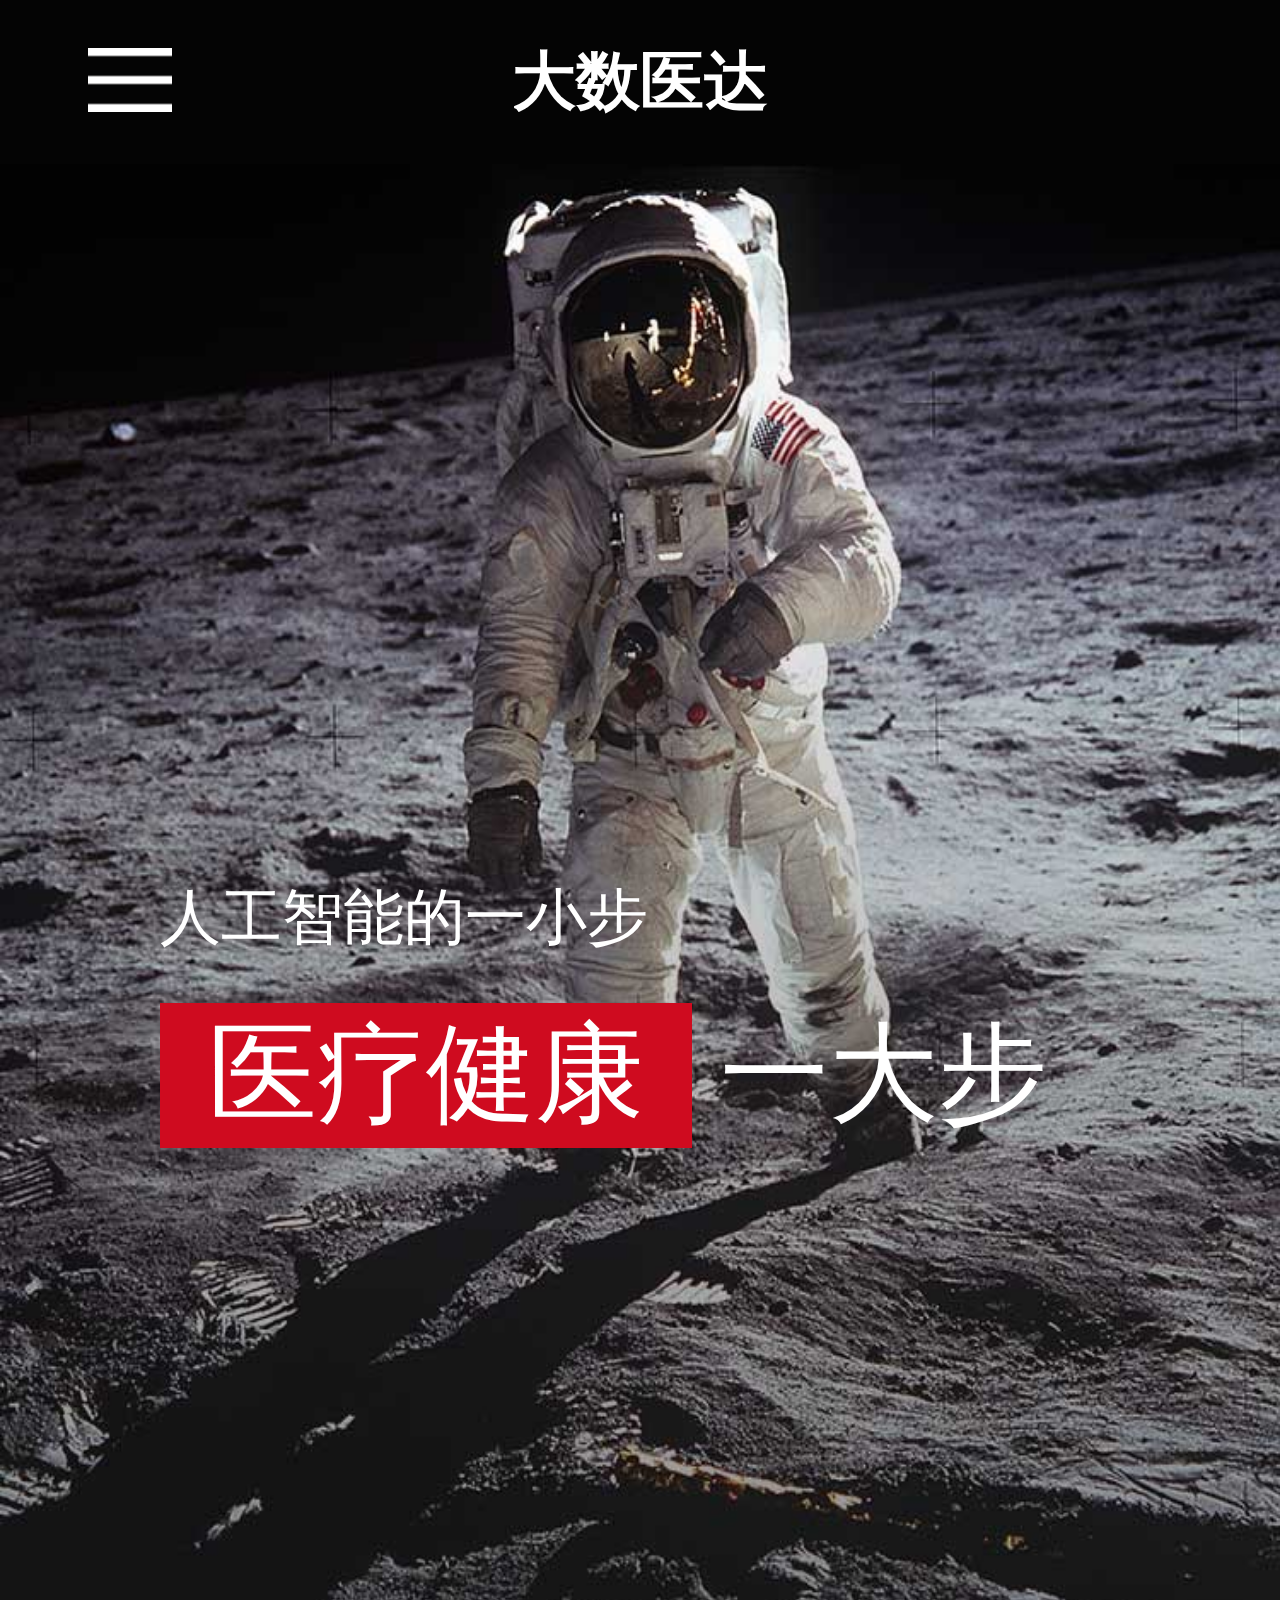
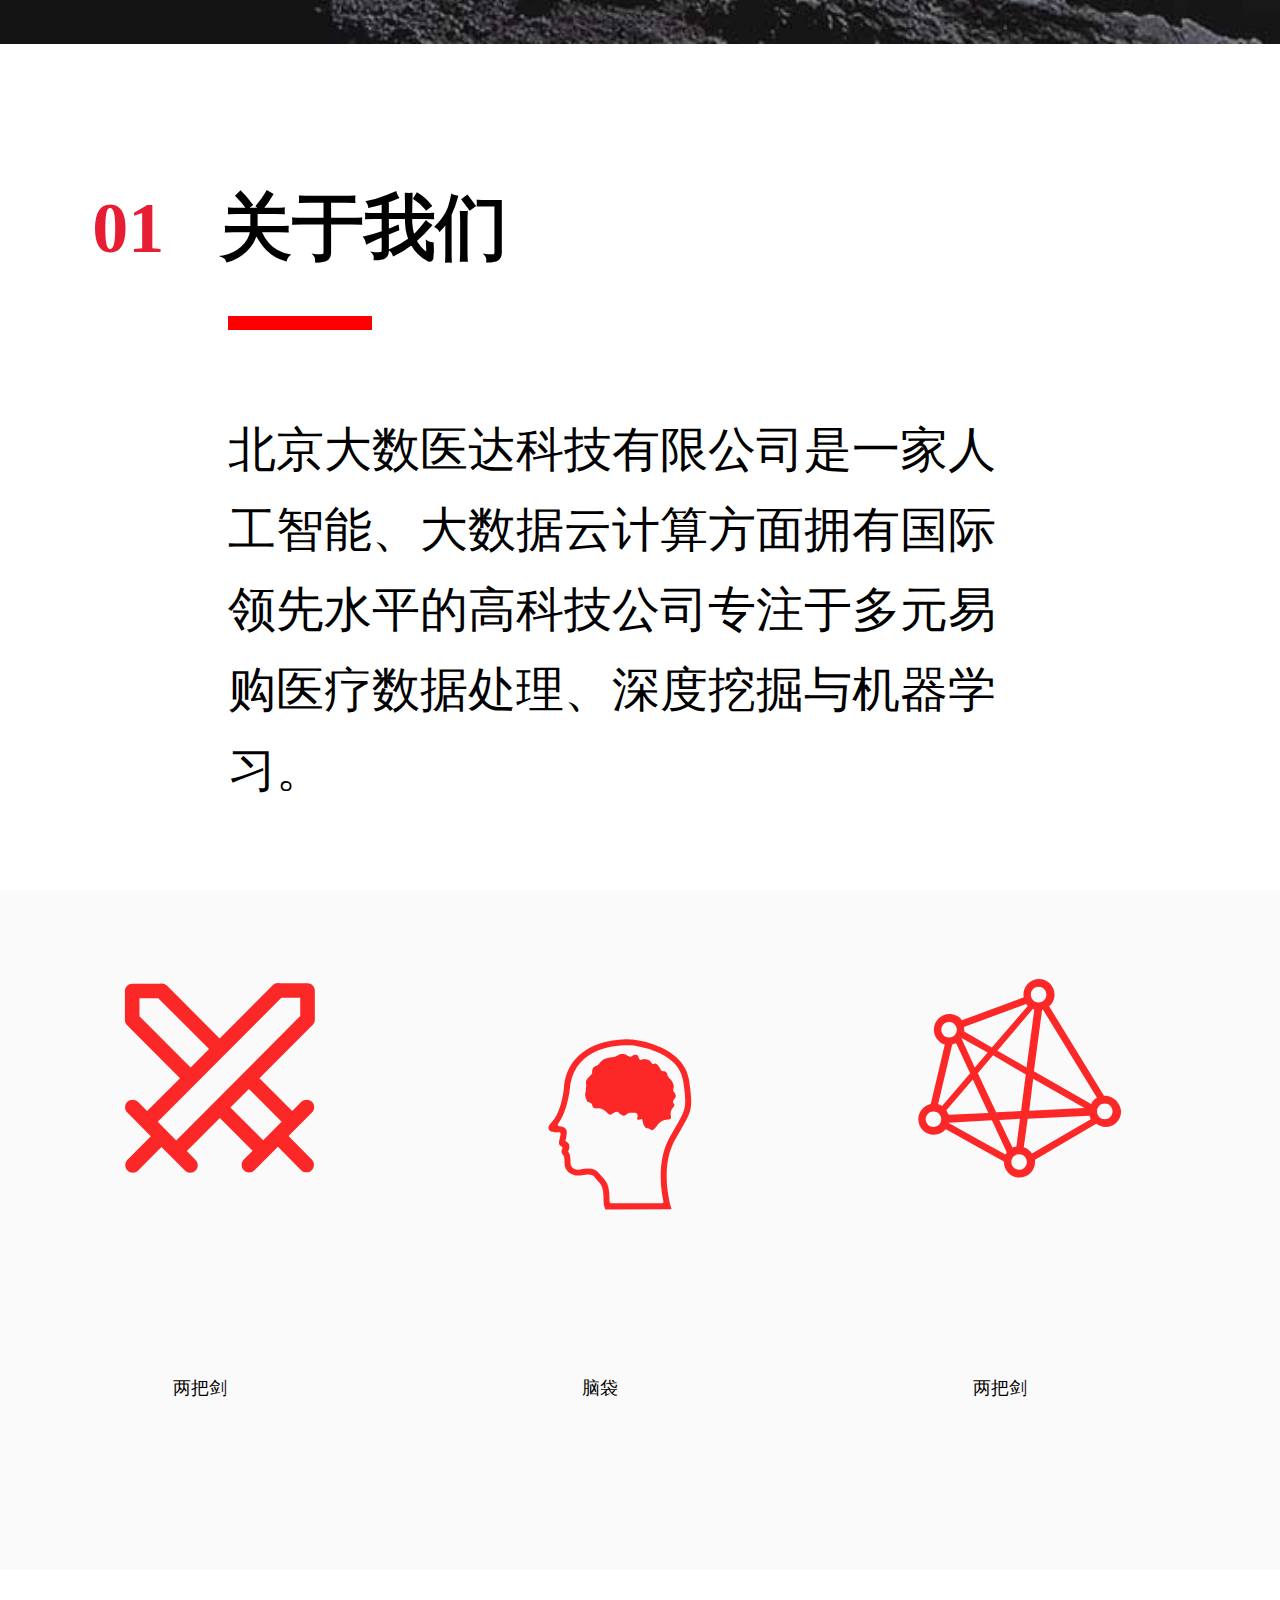
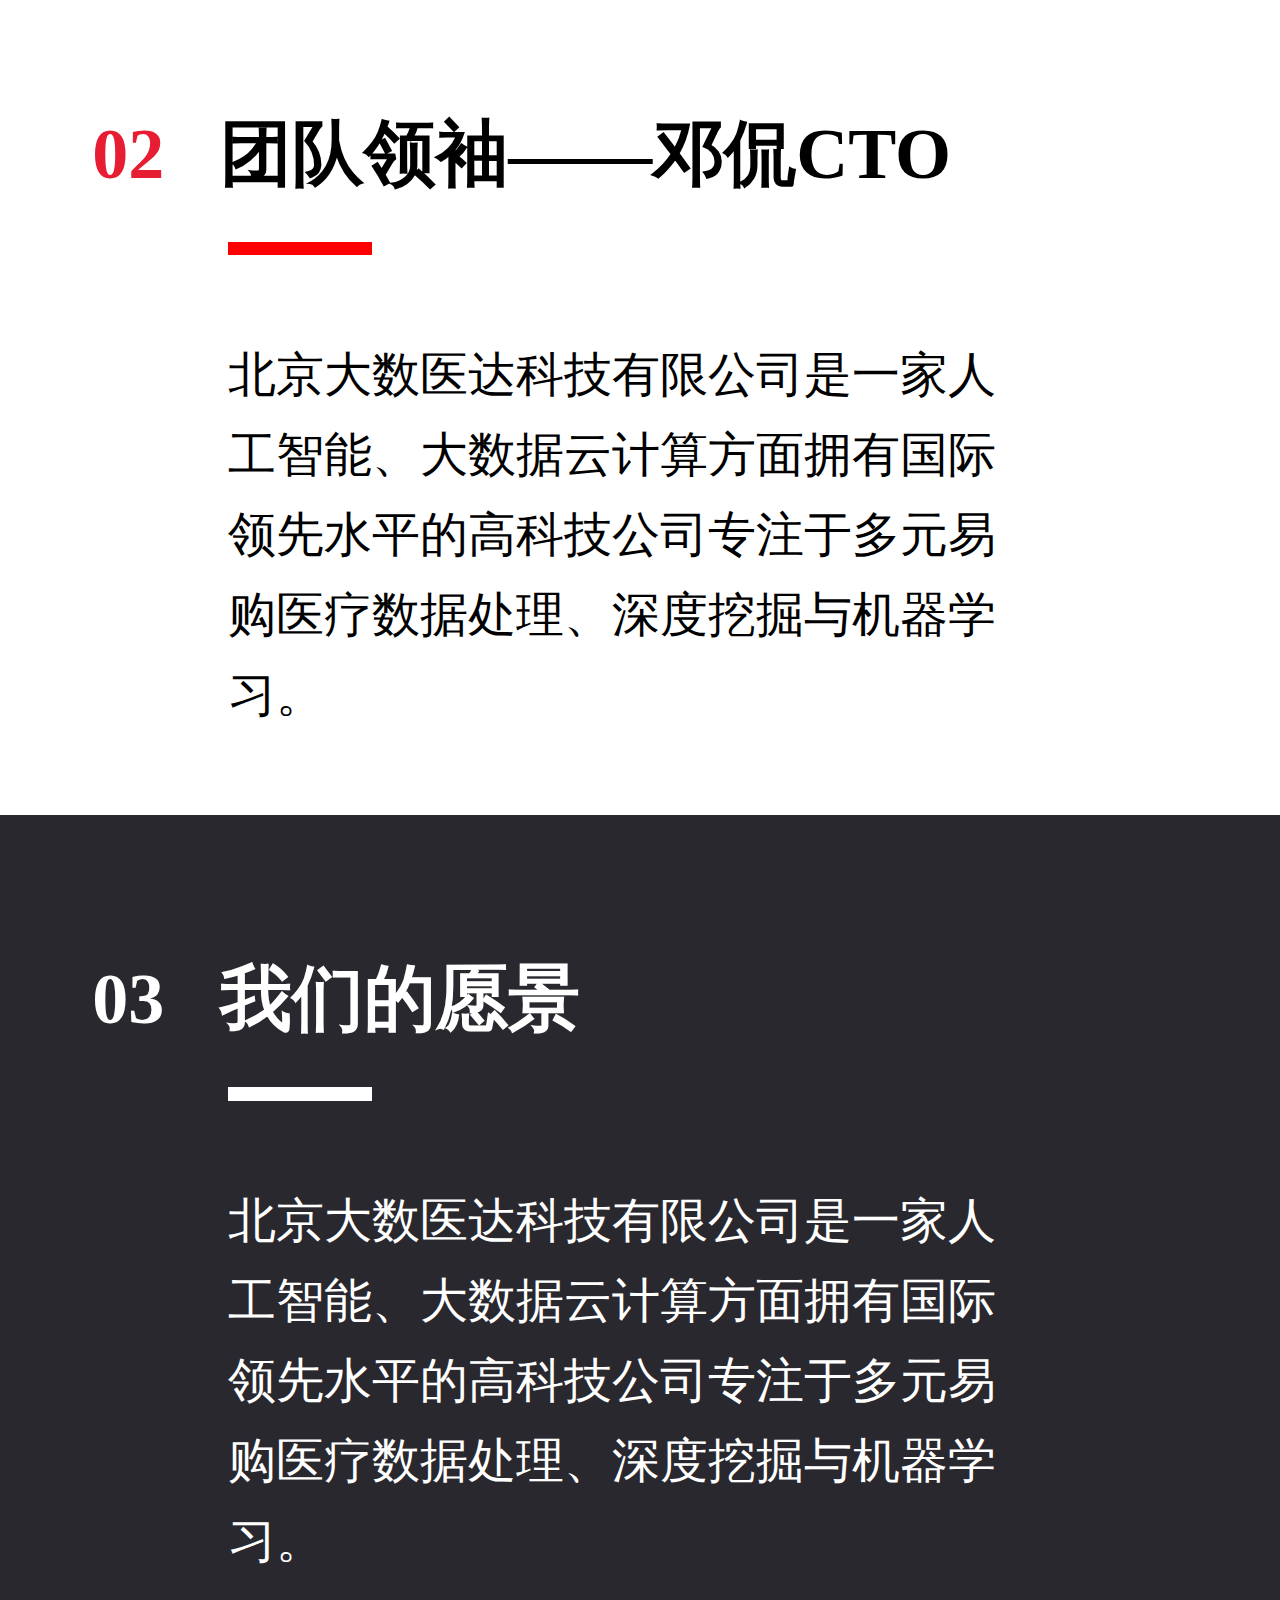
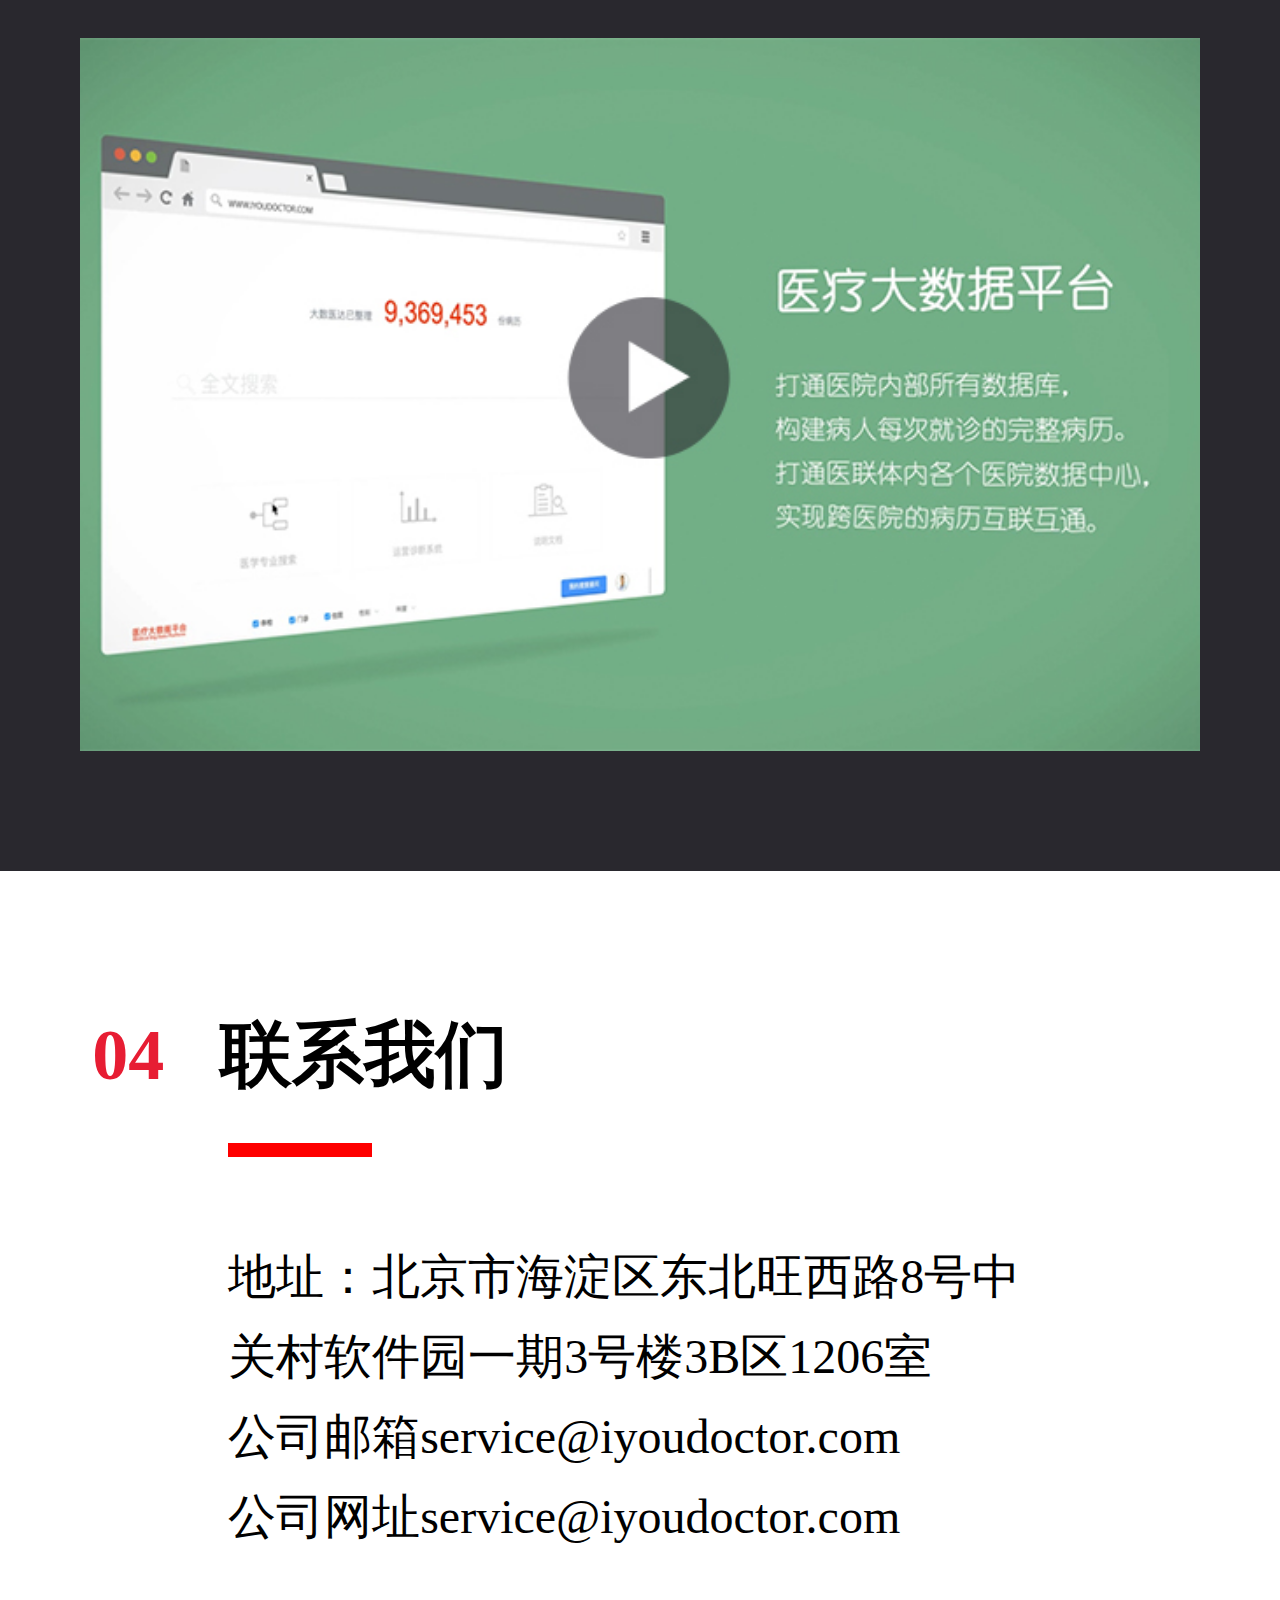
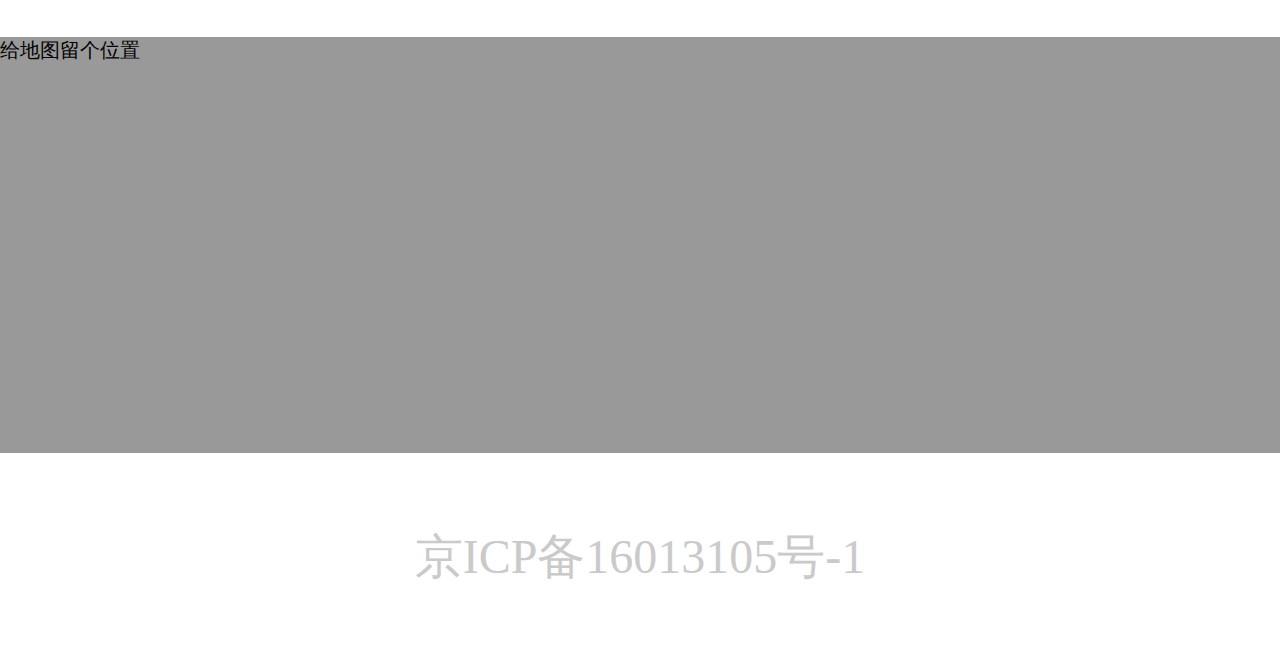
==== index.html @ 74b2034c "Add files via upload" ====
<!DOCTYPE html>
<html lang="en">
<head>
    <meta charset="UTF-8">
    <meta name="viewport"
          content="width=device-width, user-scalable=no, initial-scale=1.0, maximum-scale=1.0, minimum-scale=1.0">
    <title>大数医达</title>
    <link rel="stylesheet" href="css/main.css">
    <link rel="stylesheet" href="css/swiper.min.css">

    <script src="js/swiper.min.js"></script>
    <script src="js/zepto.min.js"></script>
    <script type="text/javascript"
            src="http://api.map.baidu.com/api?v=2.0&ak=M1TLtBBYdlr2bZBr1sGDorgEDssOQtTE"></script>
</head>
<body>
<header class="header">
    <div class="nav"></div>
    <h1>大数医达</h1>
</header>
<section>
    <div class="banner">
        <img src="img/banner.jpg" alt="">
        <div class="tit">
            <p class="up">人工智能的一小步</p>
            <p class="down">
                <span class="bgr">医疗健康</span>
                <span>一大步</span>
            </p>
        </div>
    </div>
    <div class="about blo">
        <div class="info">
            <h3><span class="num">01</span><span class="tit">关于我们</span></h3>
            <div class="spa"></div>
            <p>北京大数医达科技有限公司是一家人工智能、大数据云计算方面拥有国际领先水平的高科技公司专注于多元易购医疗数据处理、深度挖掘与机器学习。</p>
        </div>

    </div>
    <div class="swiper-container">
        <div class="swiper-wrapper" id="md">
            <div class="swiper-slide">
                <div><img src="img/acs.svg" alt=""></div>
                <p>两把剑</p>
            </div>
            <div class="swiper-slide">
                <div><img src="img/ais.svg" alt="" class="ais"></div>
                <p>脑袋</p>
            </div>
            <div class="swiper-slide">
                <div><img src="img/bigData.svg" alt=""></div>
                <p>两把剑</p>
            </div>
            <div class="swiper-slide">
                <div><img src="img/cloud.svg" alt=""></div>
                <p>两把剑</p>
            </div>
            <div class="swiper-slide">
                <div><img src="img/elite.svg" alt=""></div>
                <p>两把剑</p>
            </div>
            <div class="swiper-slide">
                <div><img src="img/leading.svg" alt="" class="leading"></div>
                <p>奖杯思密达</p>
            </div>
            <div class="swiper-slide">
                <div><img src="img/medical.svg" alt=""></div>
                <p>两把剑</p>
            </div>
        </div>
        <!-- Add Scrollbar -->
        <div class="swiper-scrollbar"></div>
    </div>
    <div class="leader blo">
        <div class="info">
            <h3><span class="num">02</span><span class="tit">团队领袖——邓侃CTO</span></h3>
            <div class="spa"></div>
            <p>北京大数医达科技有限公司是一家人工智能、大数据云计算方面拥有国际领先水平的高科技公司专注于多元易购医疗数据处理、深度挖掘与机器学习。</p>
        </div>

    </div>
    <div class="wish blo">
        <div class="info">
            <h3><span class="num">03</span><span class="tit">我们的愿景</span></h3>
            <div class="spa"></div>
            <p>北京大数医达科技有限公司是一家人工智能、大数据云计算方面拥有国际领先水平的高科技公司专注于多元易购医疗数据处理、深度挖掘与机器学习。</p>
        </div>
        <video poster="img/poster.png">
            <source src="video/hd.mp4">
        </video>
    </div>
    <div class="call blo" id="call">
        <div class="info">

            <h3><span class="num">04</span><span class="tit">联系我们</span></h3>
            <div class="spa"></div>
            <p>地址：北京市海淀区东北旺西路8号中 关村软件园一期3号楼3B区1206室</p>
            <p>公司邮箱service@iyoudoctor.com </p>
            <p>公司网址service@iyoudoctor.com </p>
        </div>
    </div>
</section>

<div class="pop">
    <div class="p-header">
        <div class="close"></div>
        <h1>大数医达</h1>
    </div>
    <div class="bg"></div>

    <ul id="menu">
        <li>
            <a href="#">首页</a>
            <hr>
        </li>
        <li>
            <a href="pro_intro.html">产品介绍</a>
            <hr>
        </li>
        <li>
            <a href="index.html #call">联系我们</a>

        </li>

    </ul>
</div>
<div class="map" id="map">
    给地图留个位置
</div>
<footer>京ICP备16013105号-1</footer>
</body>
<script src="js/index.js"></script>
</html>
---- css/main.css ----
* {
    margin: 0;
    padding: 0;
    list-style: none;
    font-family: '微软雅黑';
}

html,
body {
    height: 100%;
    font-size: 20px;
}

header {
    height: 2.05rem;
    width: 100%;
    background: #040404;
    position: relative;
}

header .nav {
    height: 0.8rem;
    width: 1.05rem;
    background: url("../img/icon1.png") no-repeat;
    -webkit-background-size: cover;
    background-size: cover;
    ;
    position: absolute;
    left: 1.1rem;
    top: 0.597rem;
}

header h1 {
    font-size: 0.8rem;
    text-align: center;
    line-height: 2.05rem;
    color: #fff;
}

section .banner {
    width: 100%;
    height: 18.5rem;
    position: relative;
}

section .banner img {
    width: 100%;
    height: 100%;
}

section .banner .tit {
    position: absolute;
    left: 2rem;
    bottom: 7rem;
    color: #fff;
    height: 3.14rem;
}

section .banner .tit .up {
    font-size: 0.768rem;
    line-height: 2.1rem;
}

section .banner .tit .down {
    font-size: 1.365rem;
}

section .banner .tit .down .bgr {
    text-align: center;
    line-height: 1.81rem;
    font-size: 1.365rem;
    display: inline-block;
    width: 6.656rem;
    background: #cf0b1f;
}

section .blo {
    padding: 1.7rem 3rem 1rem 1.152rem;
}

section .blo .spa {
    height: 0.17rem;
    width: 1.8rem;
    background: #fe0000;
    margin: 0.5rem 0 1rem 1.7rem;
}

section .wish .spa {
    background: #fff;
}

section .blo p {
    margin-left: 1.7rem;
    font-size: 0.6rem;
    line-height: 1rem;
}

section .wish {
    background: #29282e;
    position: relative;
    height: 18rem;
}

section .wish p {
    margin-left: 1.7rem;
    font-size: 0.6rem;
    line-height: 1rem;
    color: #fff;
}

section .blo h3 {
    font-size: .9rem;
}

section .blo h3 .num {
    font-size: .9rem;
    color: #e71d33;
    margin-right: 0.7rem;
}

section .wish h3 .num {
    color: #fff;
}

section .wish h3 {
    color: #fff;
}

.swiper-container {
    width: 100%;
    height: 8.5rem;
    margin: 0 auto;
    background: #fafafa;
}

body .swiper-slide {
    text-align: center;
    font-size: 18px;
    background: #fafafa;
    width: 5rem;
    /* Center slide text vertically */
    display: -webkit-box;
    display: -ms-flexbox;
    display: -webkit-flex;
    display: flex;
    -webkit-box-pack: center;
    -ms-flex-pack: center;
    -webkit-justify-content: center;
    justify-content: center;
    -webkit-box-align: center;
    -ms-flex-align: center;
    -webkit-align-items: center;
    align-items: center;
    position: relative;
}

body .swiper-slide img {
    width: 3rem;
    height: 3rem;
    position: absolute;
    top: 10%;
    left: 50%;
    margin-left: -25%;
}

body .swiper-slide p {
    position: absolute;
    text-align: center;
    bottom: 25%;
}

video {
    width: 14rem;
    position: absolute;
    bottom: 1.5rem;
    left: 50%;
    margin-left: -7rem;
}

.pop {
    width: 100%;
    height: 100%;
    position: fixed;
    left: 0;
    top: 0;
    z-index: 3;
    display: none;
}

.pop .bg {
    width: 100%;
    height: 100%;
    background: #000;
    opacity: 0.8;
}

.pop ul {
    padding-top: 2rem;
    width: 100%;
    height: 100%;
    position: absolute;
    left: 0;
    top: 0;
}

.pop ul li {
    width: 60%;
    line-height: 2rem;
    text-align: center;
    margin: 0 auto;
}

.pop ul li hr {
    background: #fff;
}

.pop ul li a {
    color: #fff;
    text-decoration: none;
    font-size: 0.8rem;
}

.pop .close {
    height: 1rem;
    width: 1.05rem;
    background: url("../img/close.png") no-repeat;
    -webkit-background-size: contain;
    background-size: contain;
    ;
    position: absolute;
    left: 1.1rem;
    top: 0.597rem;
    z-index: 11;
}

.pop .p-header {
    height: 2.05rem;
    width: 100%;
    background: #040404;
    position: relative;
}

.pop .p-header h1 {
    font-size: 0.8rem;
    text-align: center;
    line-height: 2.05rem;
    color: #fff;
}

.map {
    background: #999;
    height: 5.2rem;
    width: 100%;
}

body .swiper-slide .ais,
body .swiper-slide .leading {
    top: 5%;
    height: 5rem;
}

footer {
    font-size: 0.6rem;
    color: #cacaca;
    line-height: 2.6rem;
    text-align: center;
}
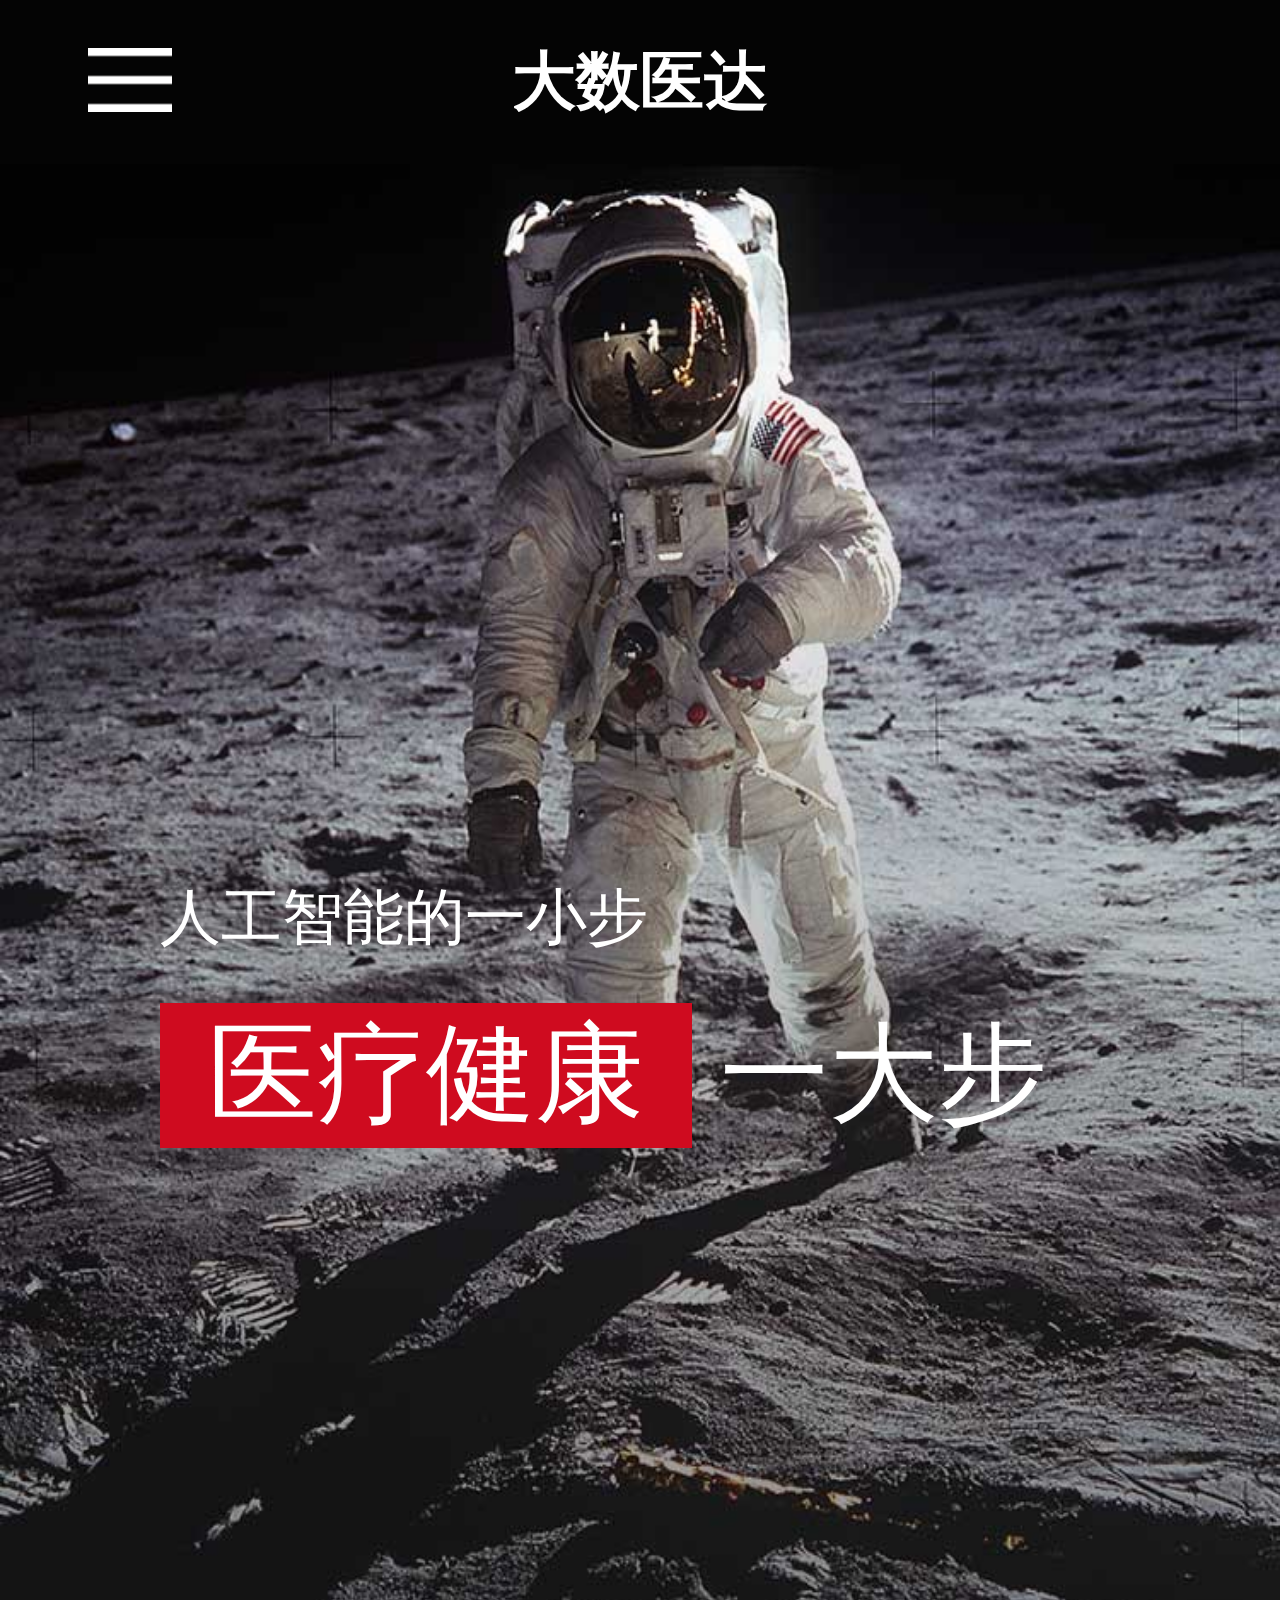
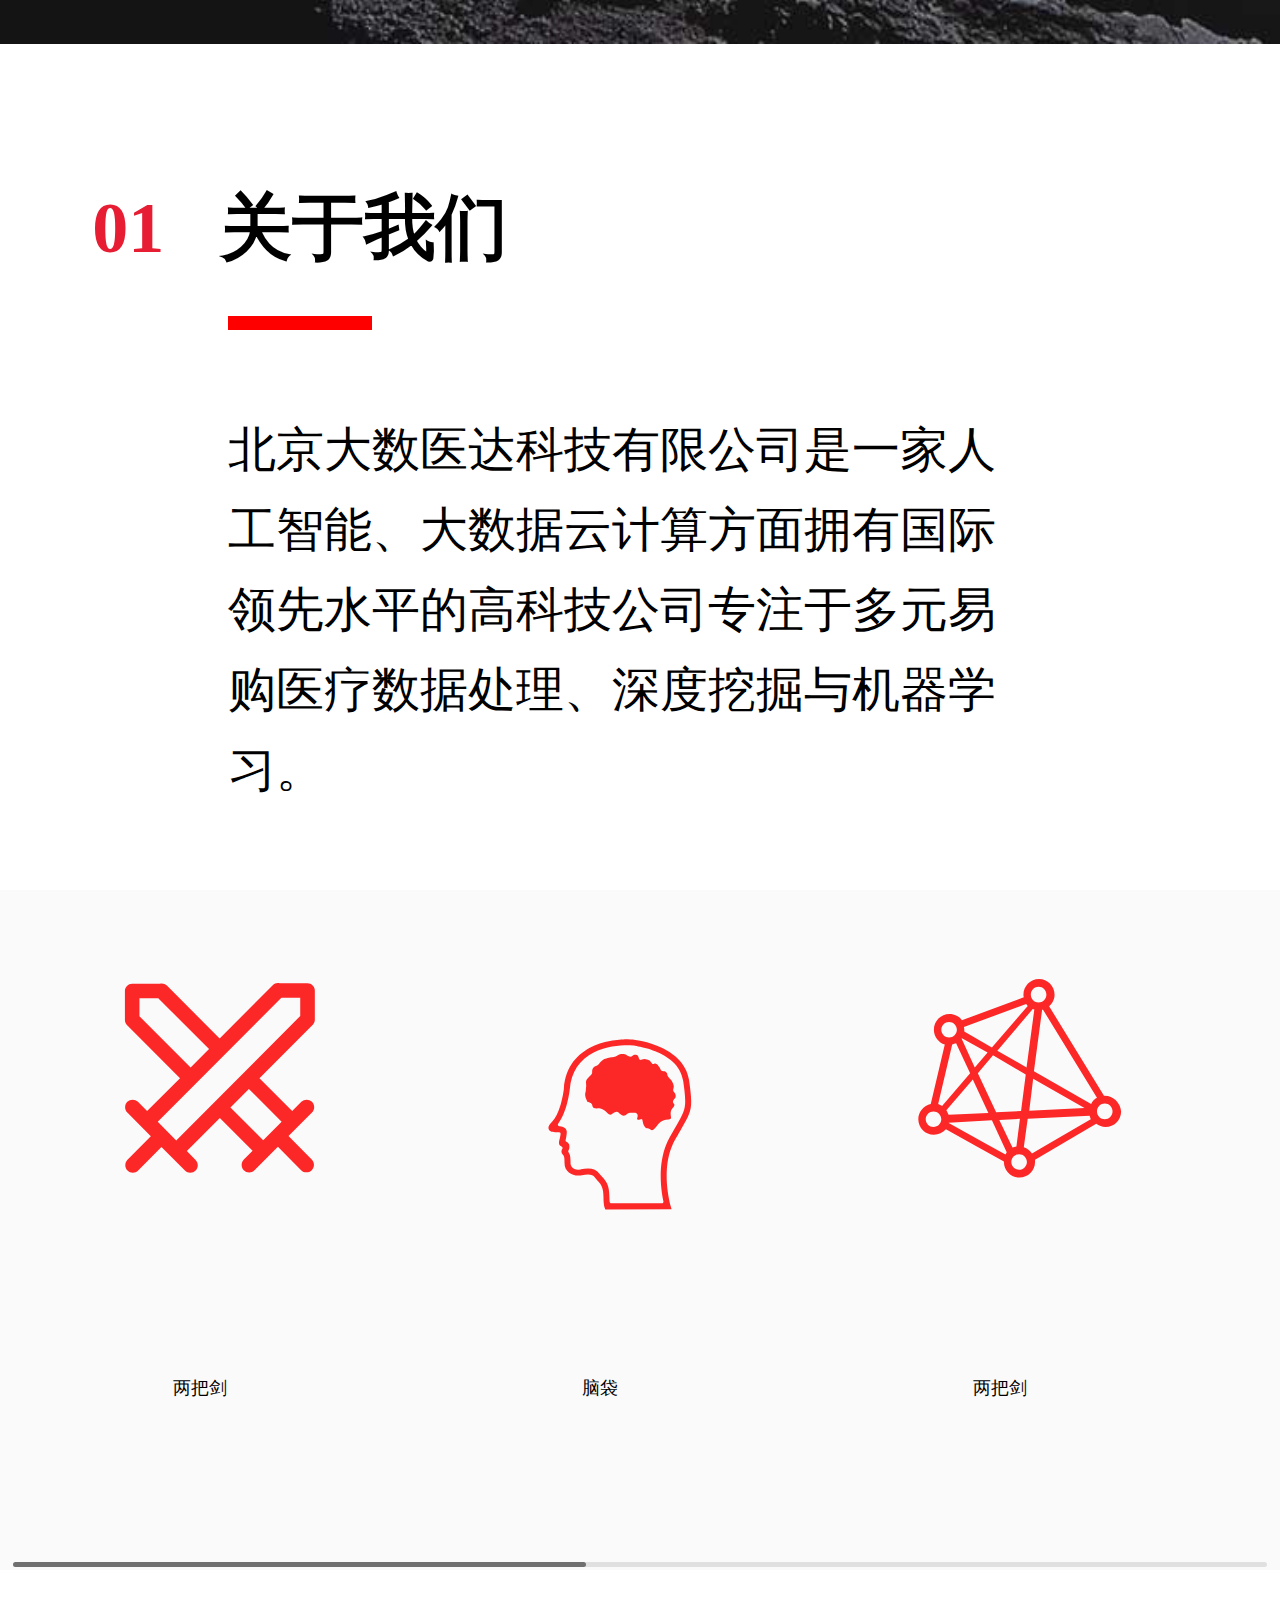
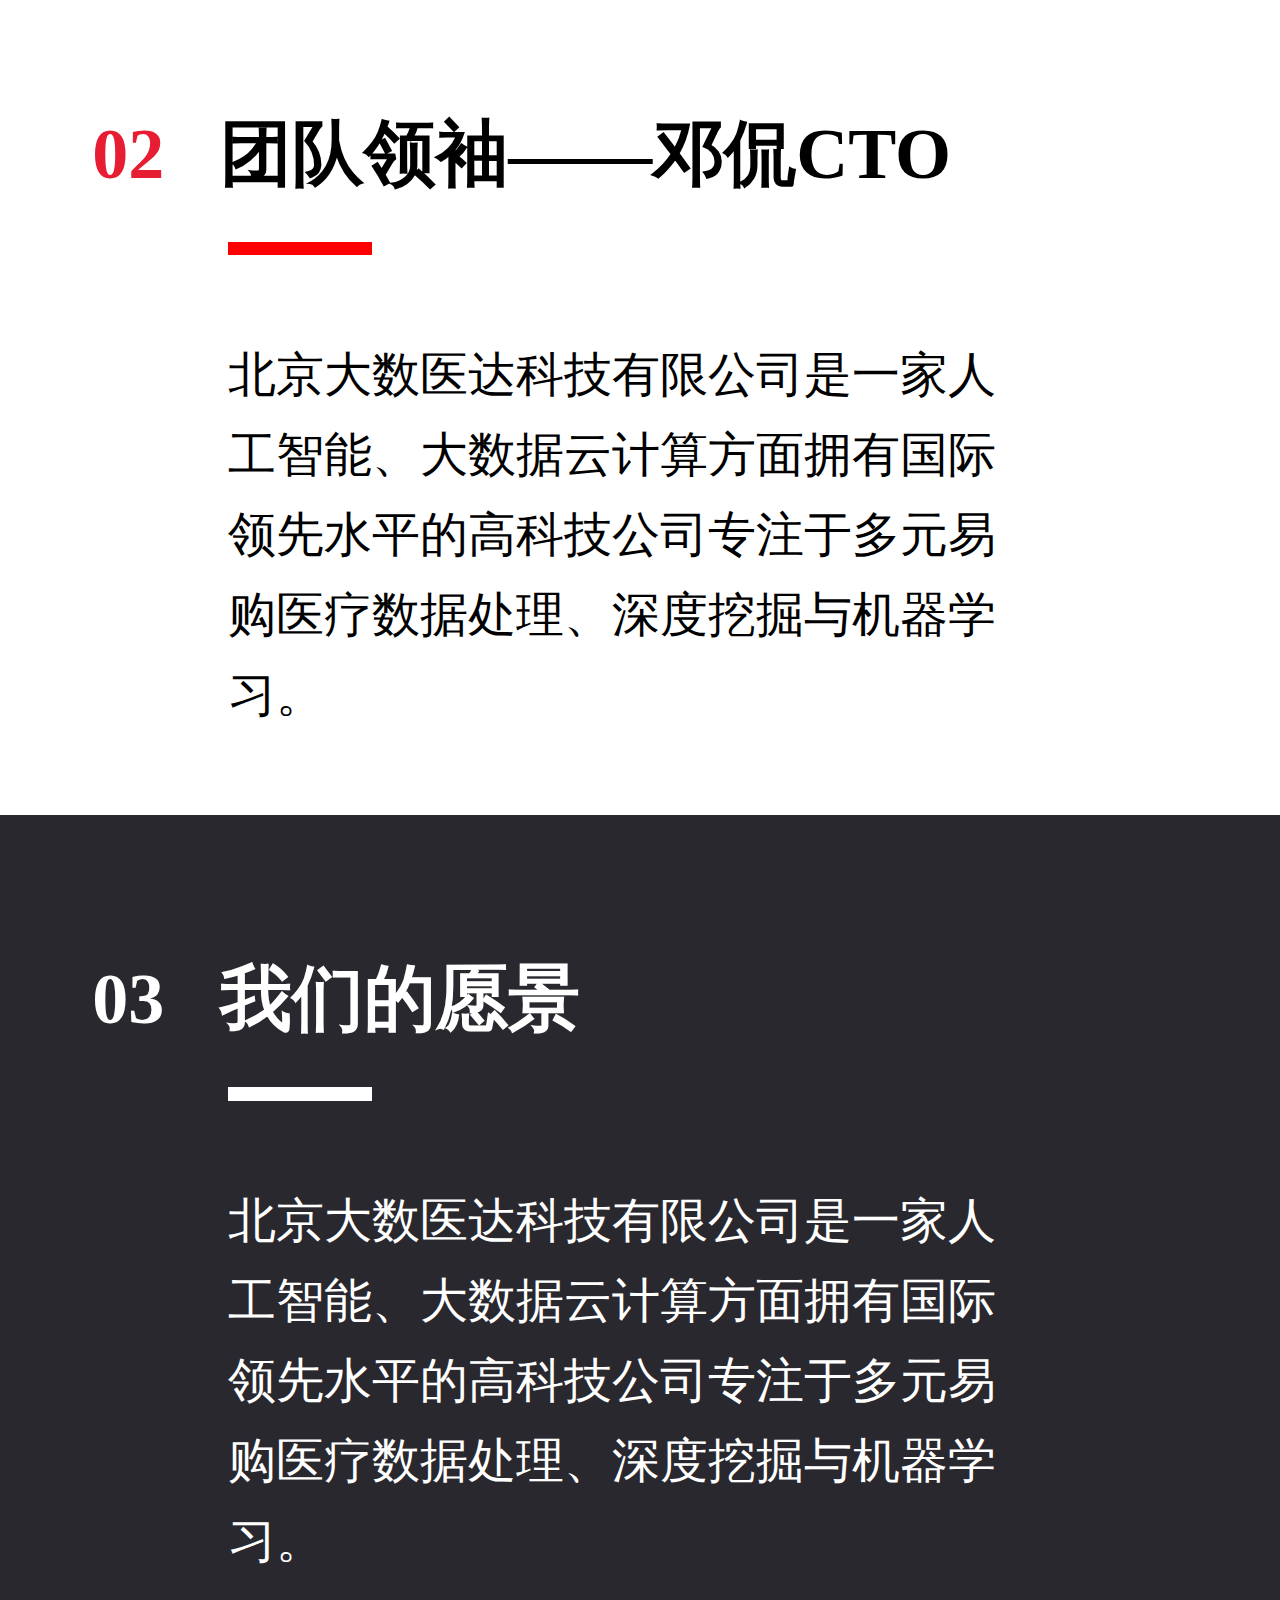
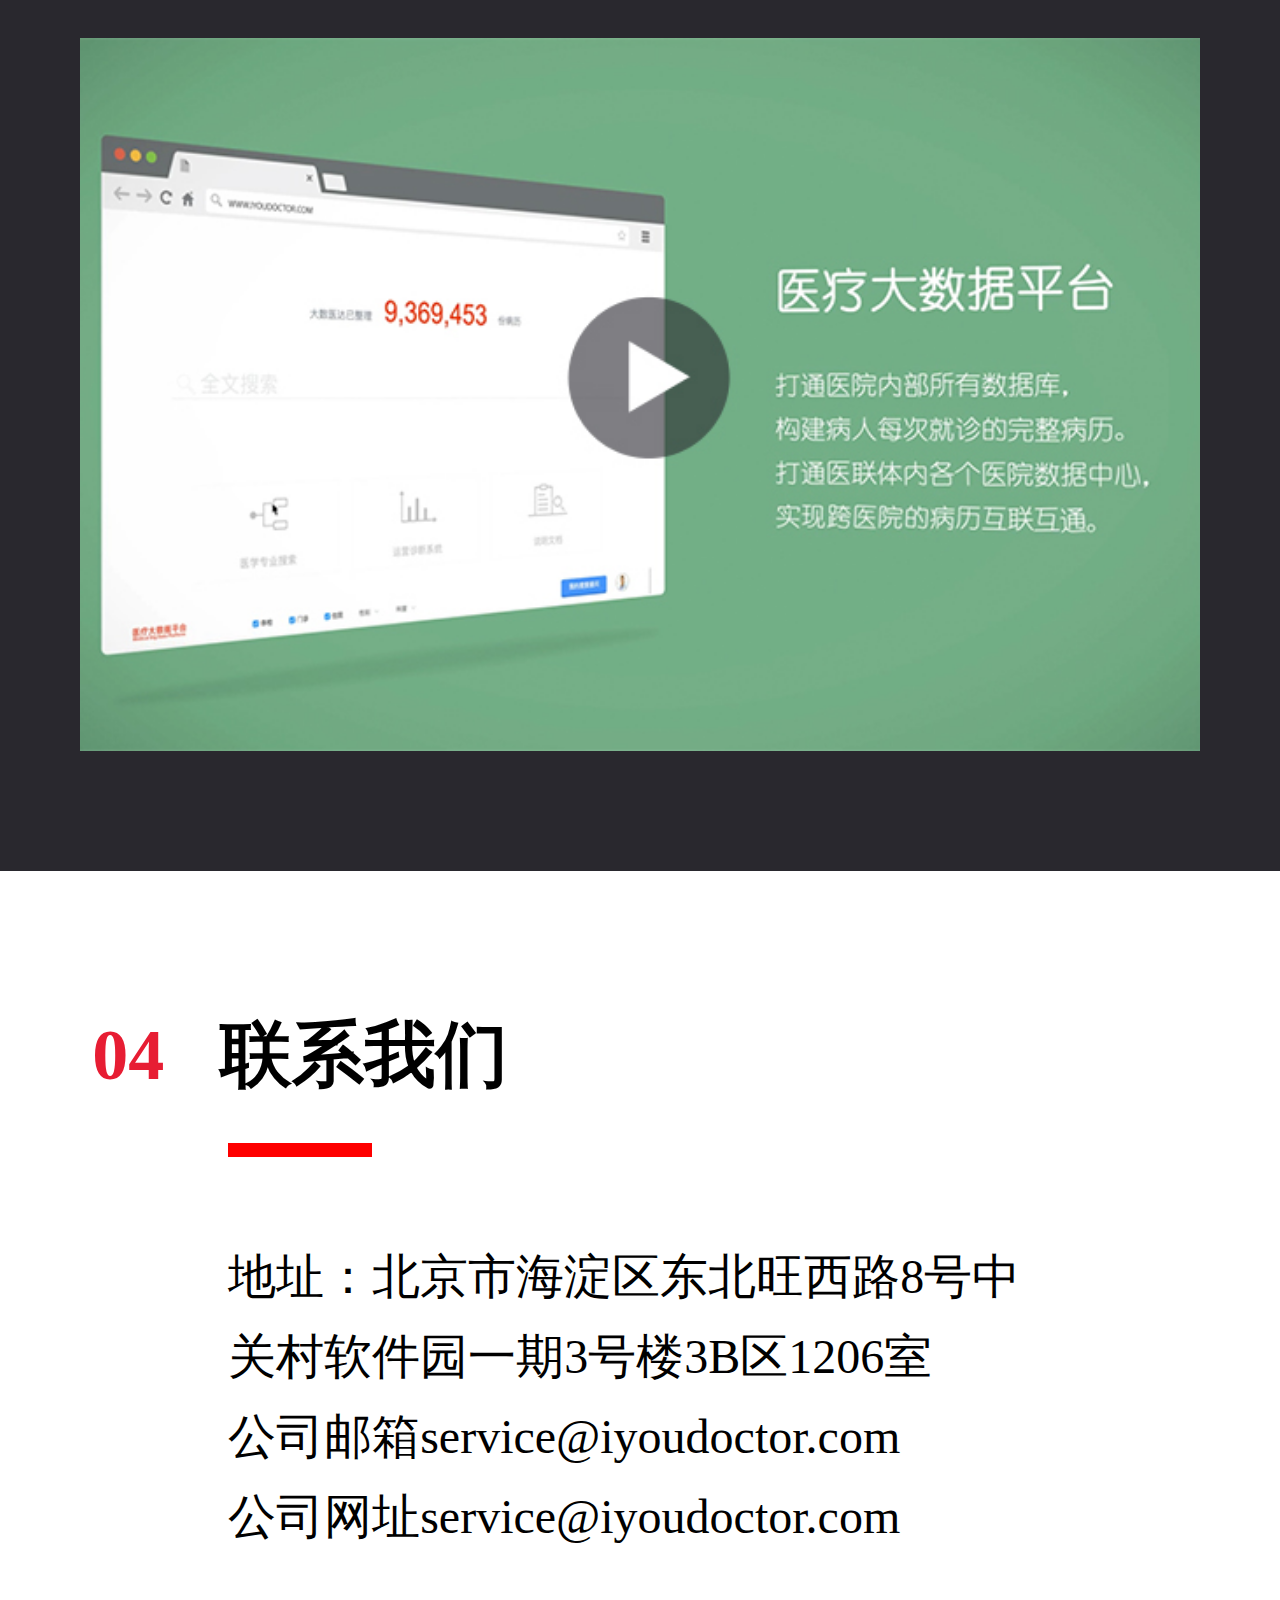
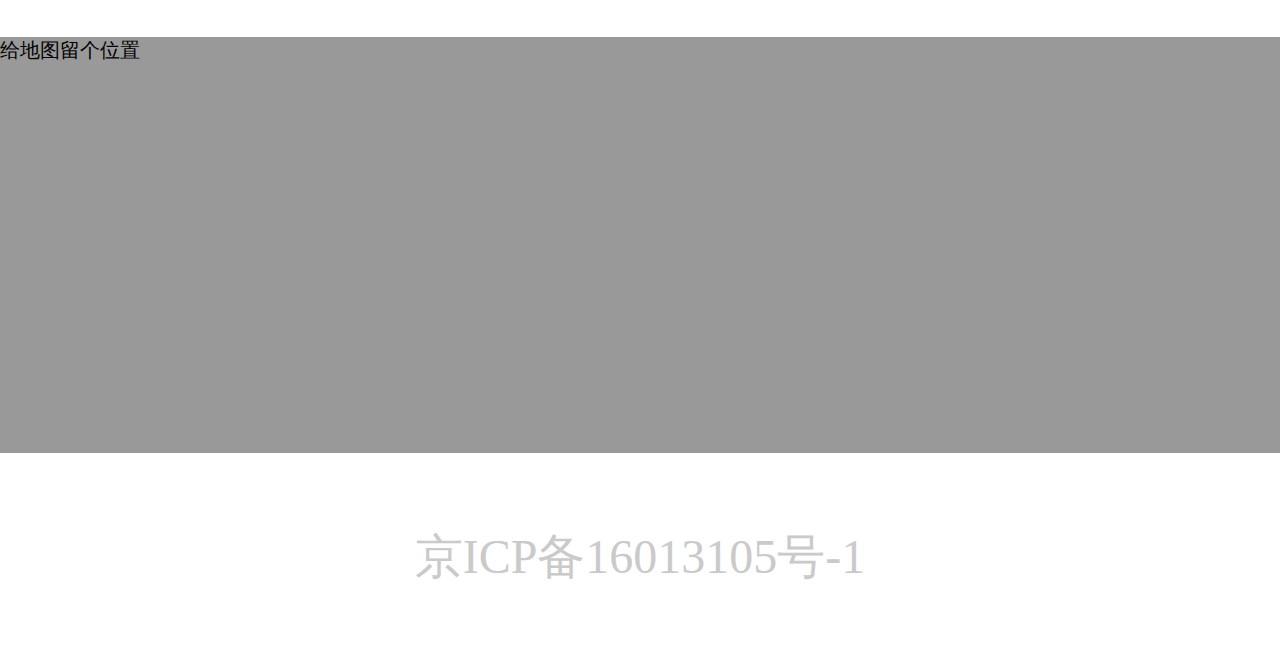
==== commit e15157ad: "Update index.html" ====
--- a/index.html
+++ b/index.html
@@ -118,7 +118,7 @@
             <hr>
         </li>
         <li>
-            <a href="index.html #call">联系我们</a>
+            <a href="#call">联系我们</a>
 
         </li>
 
@@ -130,4 +130,4 @@
 <footer>京ICP备16013105号-1</footer>
 </body>
 <script src="js/index.js"></script>
-</html>+</html>
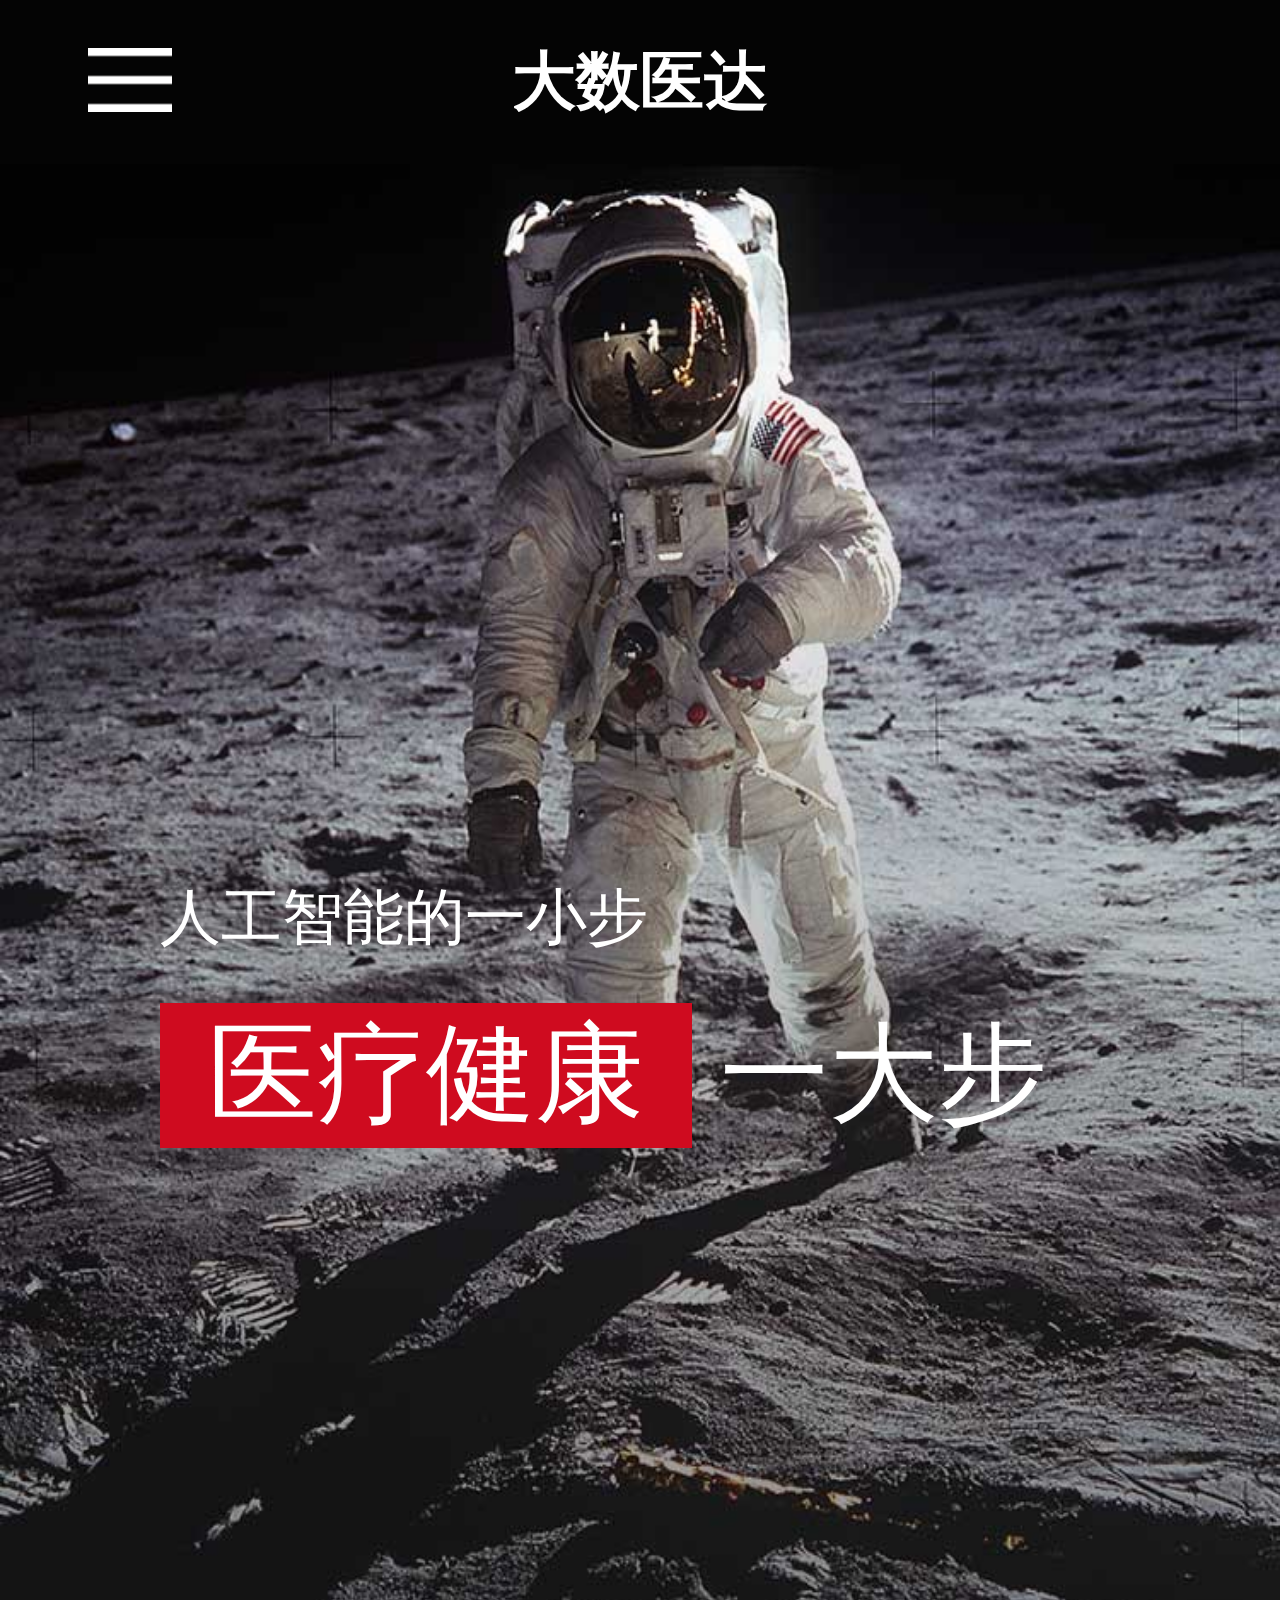
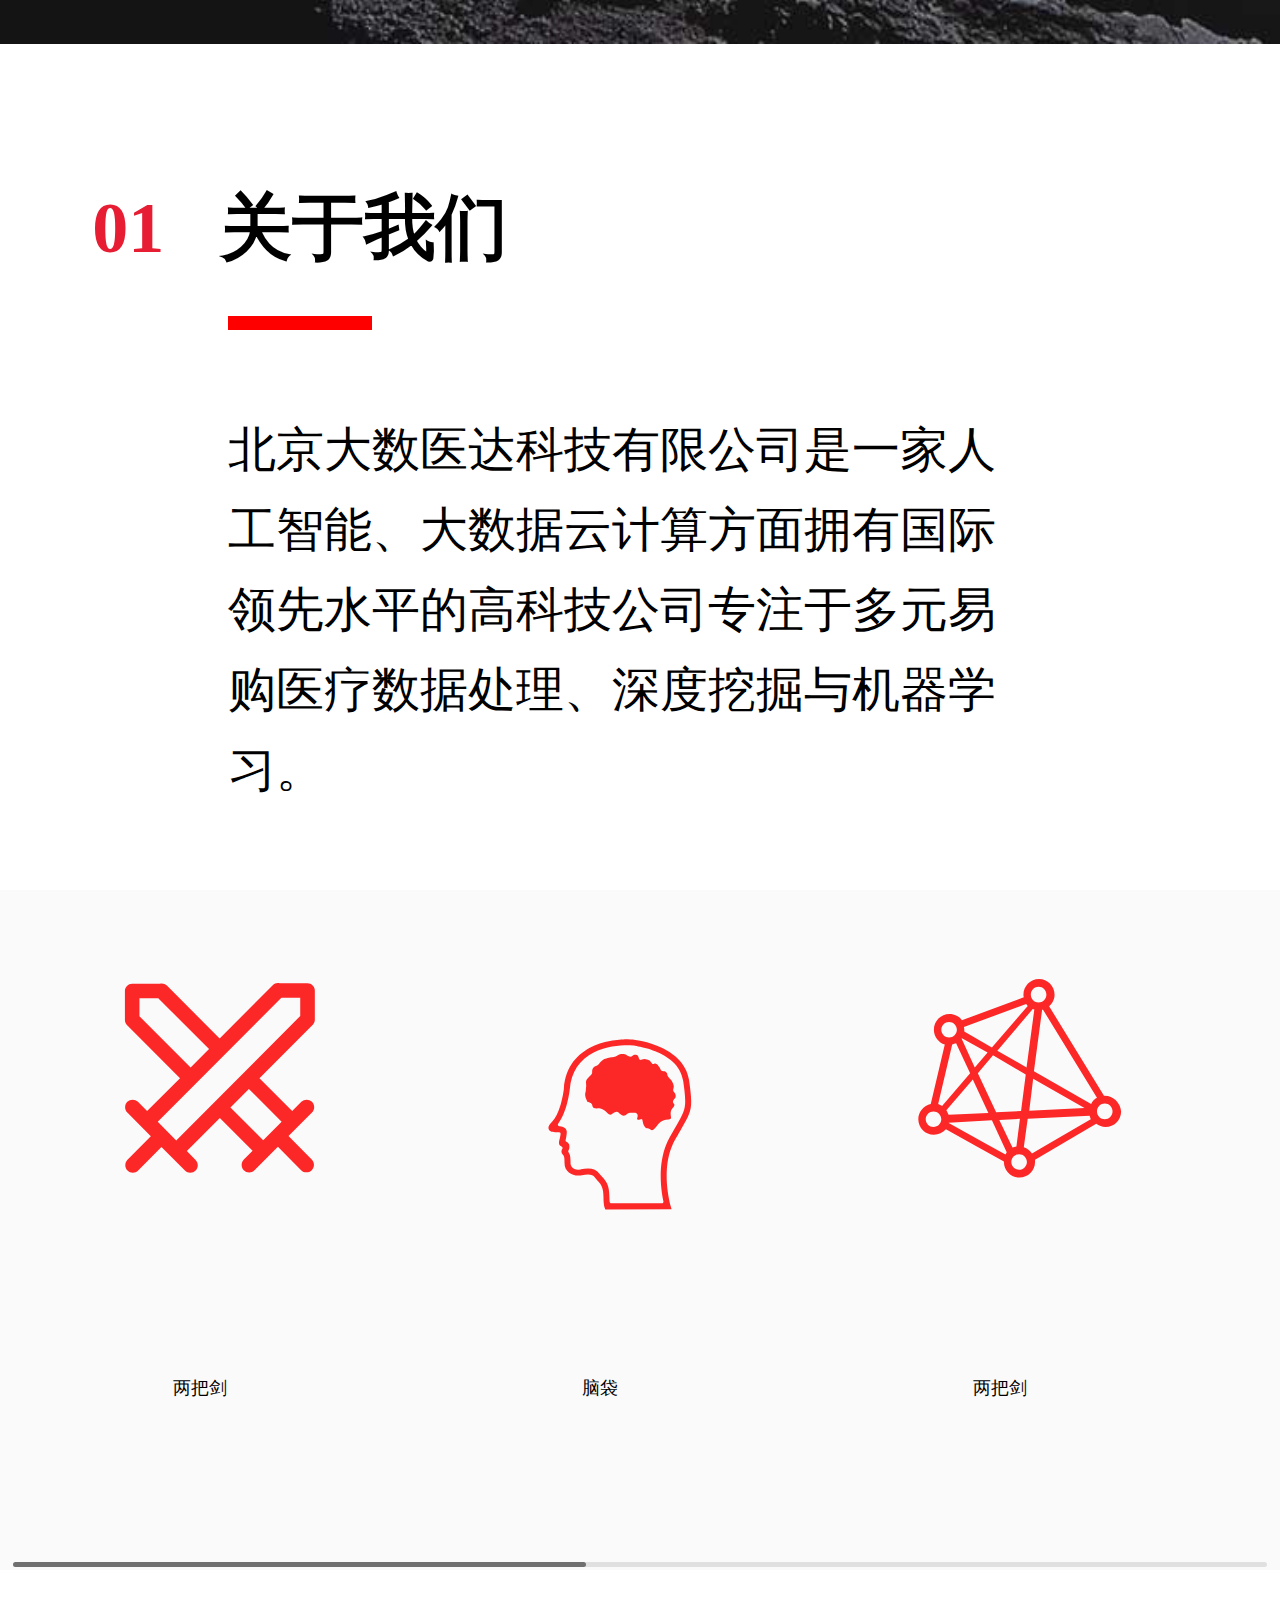
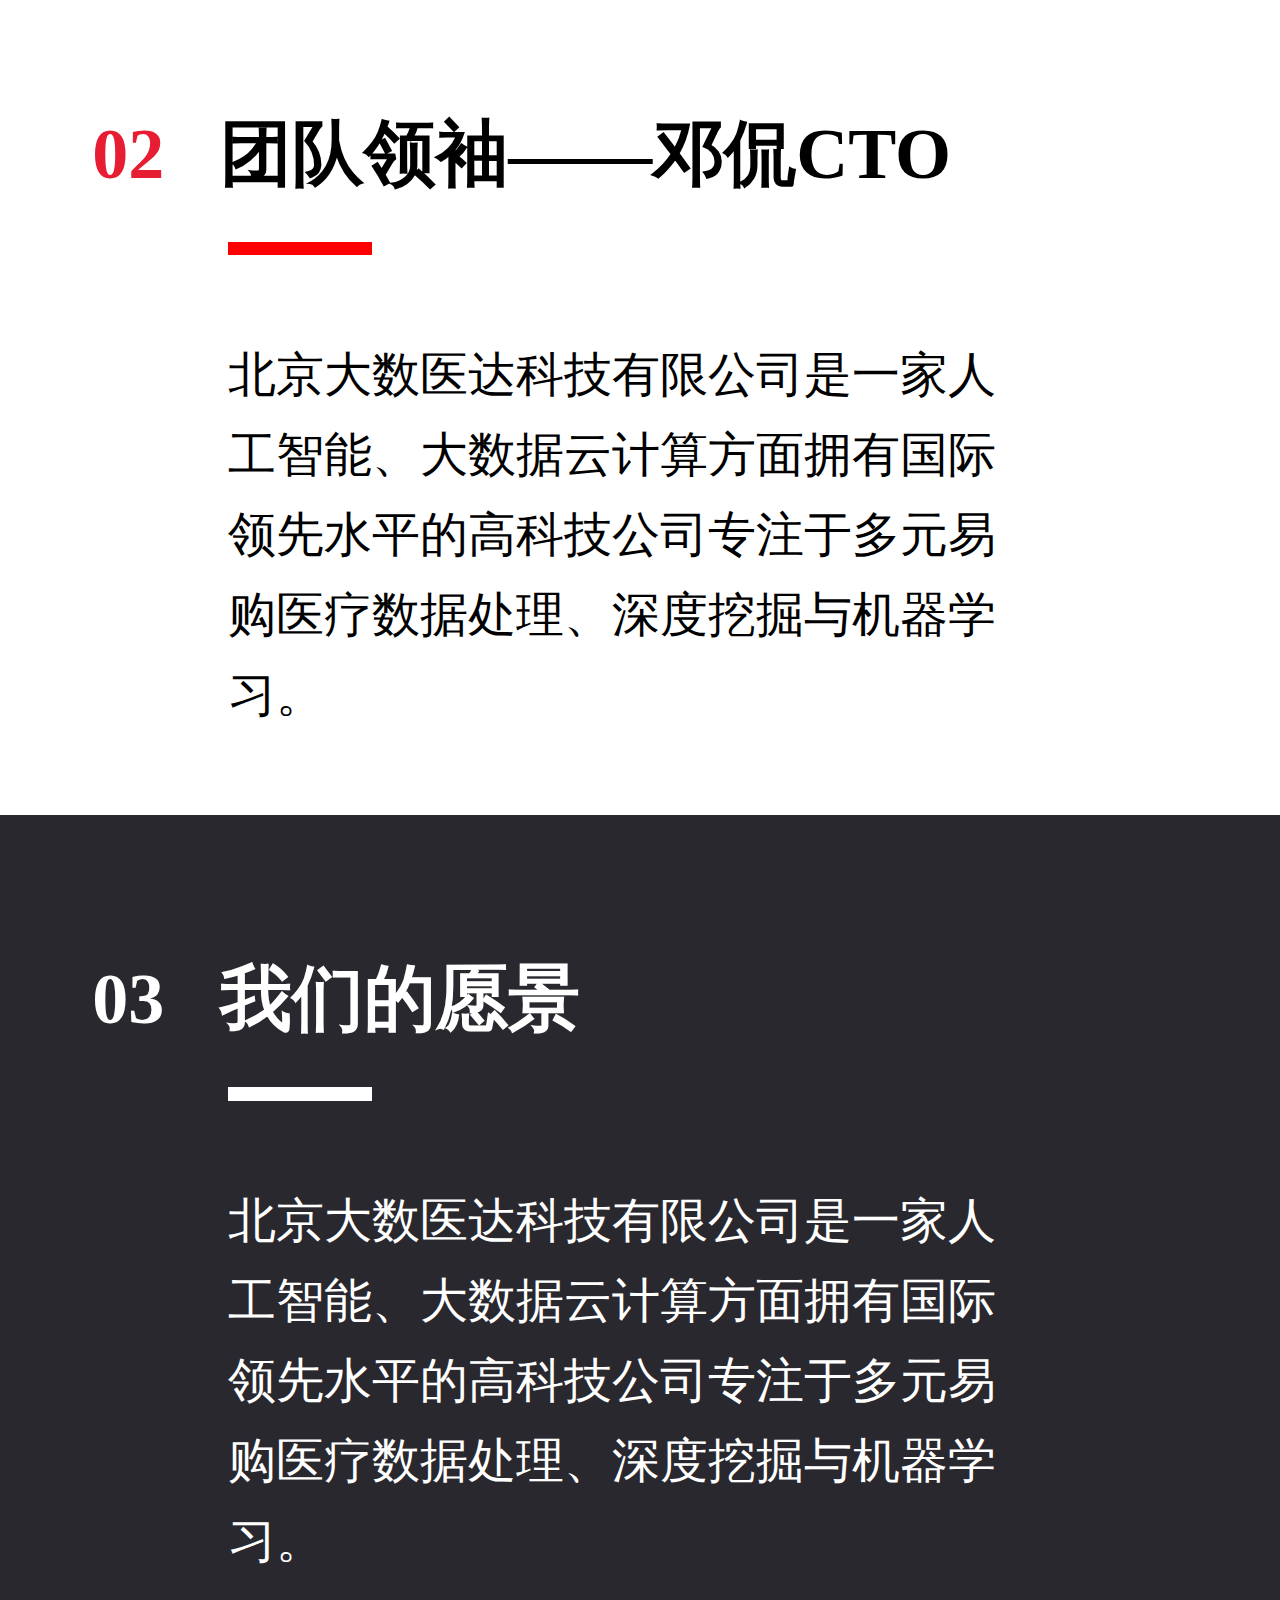
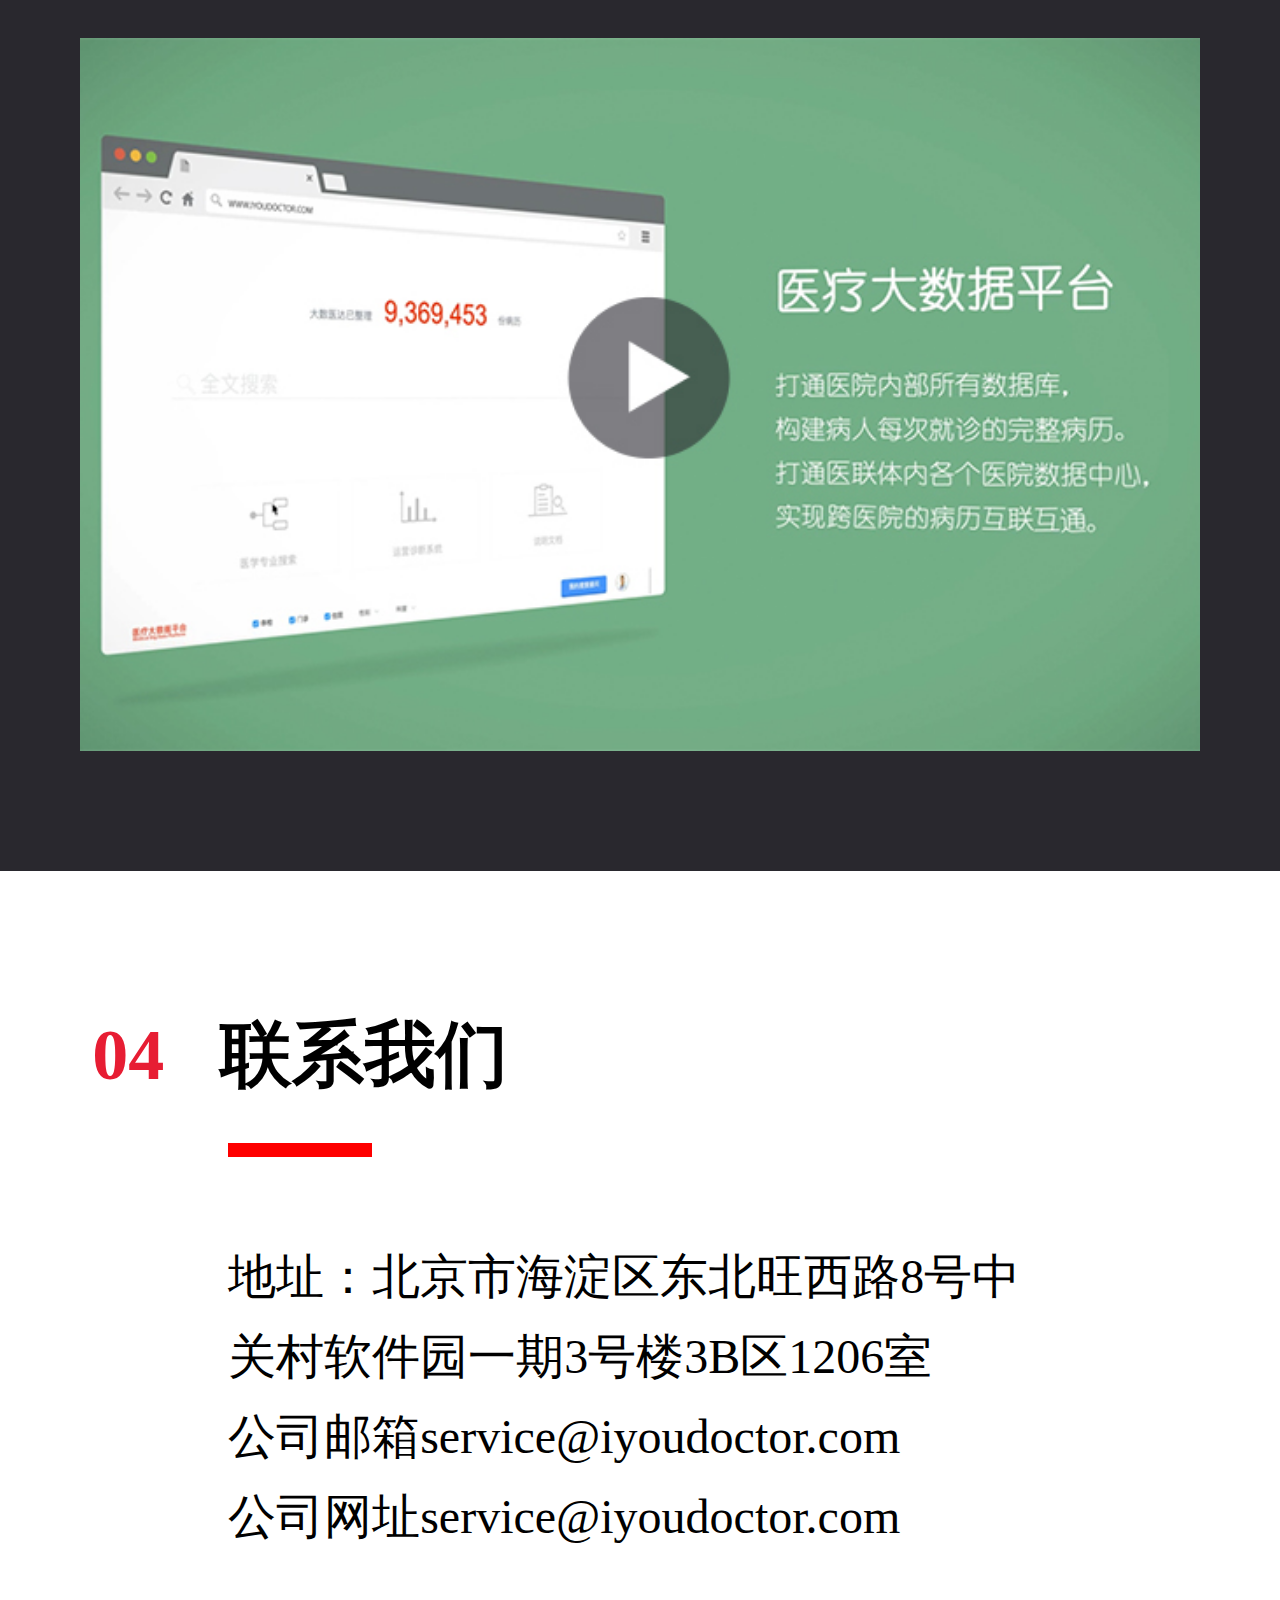
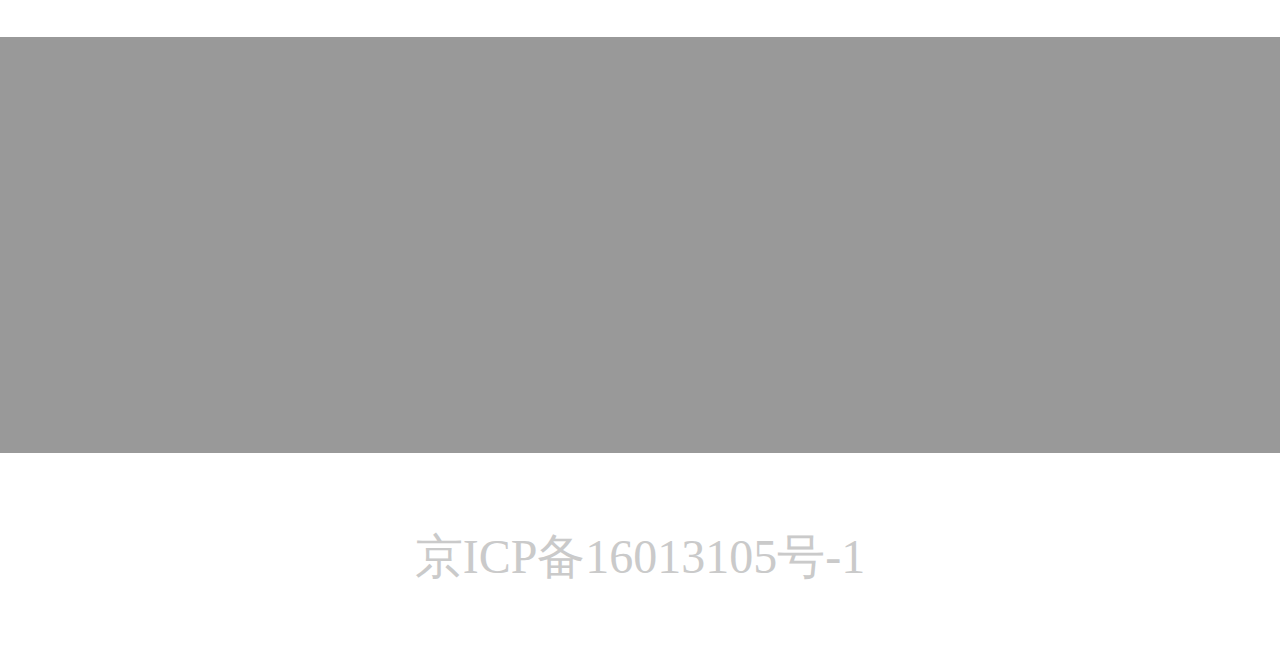
==== commit 31ae3a50: "Add files via upload" ====
--- a/index.html
+++ b/index.html
@@ -8,10 +8,7 @@
     <link rel="stylesheet" href="css/main.css">
     <link rel="stylesheet" href="css/swiper.min.css">
 
-    <script src="js/swiper.min.js"></script>
-    <script src="js/zepto.min.js"></script>
-    <script type="text/javascript"
-            src="http://api.map.baidu.com/api?v=2.0&ak=M1TLtBBYdlr2bZBr1sGDorgEDssOQtTE"></script>
+    
 </head>
 <body>
 <header class="header">
@@ -118,16 +115,21 @@
             <hr>
         </li>
         <li>
-            <a href="#call">联系我们</a>
+            <a href="index.html #call">联系我们</a>
 
         </li>
 
     </ul>
 </div>
 <div class="map" id="map">
-    给地图留个位置
+    <img src="img/map.png" alt="">
 </div>
 <footer>京ICP备16013105号-1</footer>
 </body>
-<script src="js/index.js"></script>
-</html>
+<script src="js/swiper.min.js"></script>
+    <script src="js/zepto.min.js"></script>
+    <script src="js/index.js"></script>
+    <!-- <script type="text/javascript"
+            src="http://api.map.baidu.com/api?v=2.0&ak=M1TLtBBYdlr2bZBr1sGDorgEDssOQtTE"></script>
+ -->
+</html>